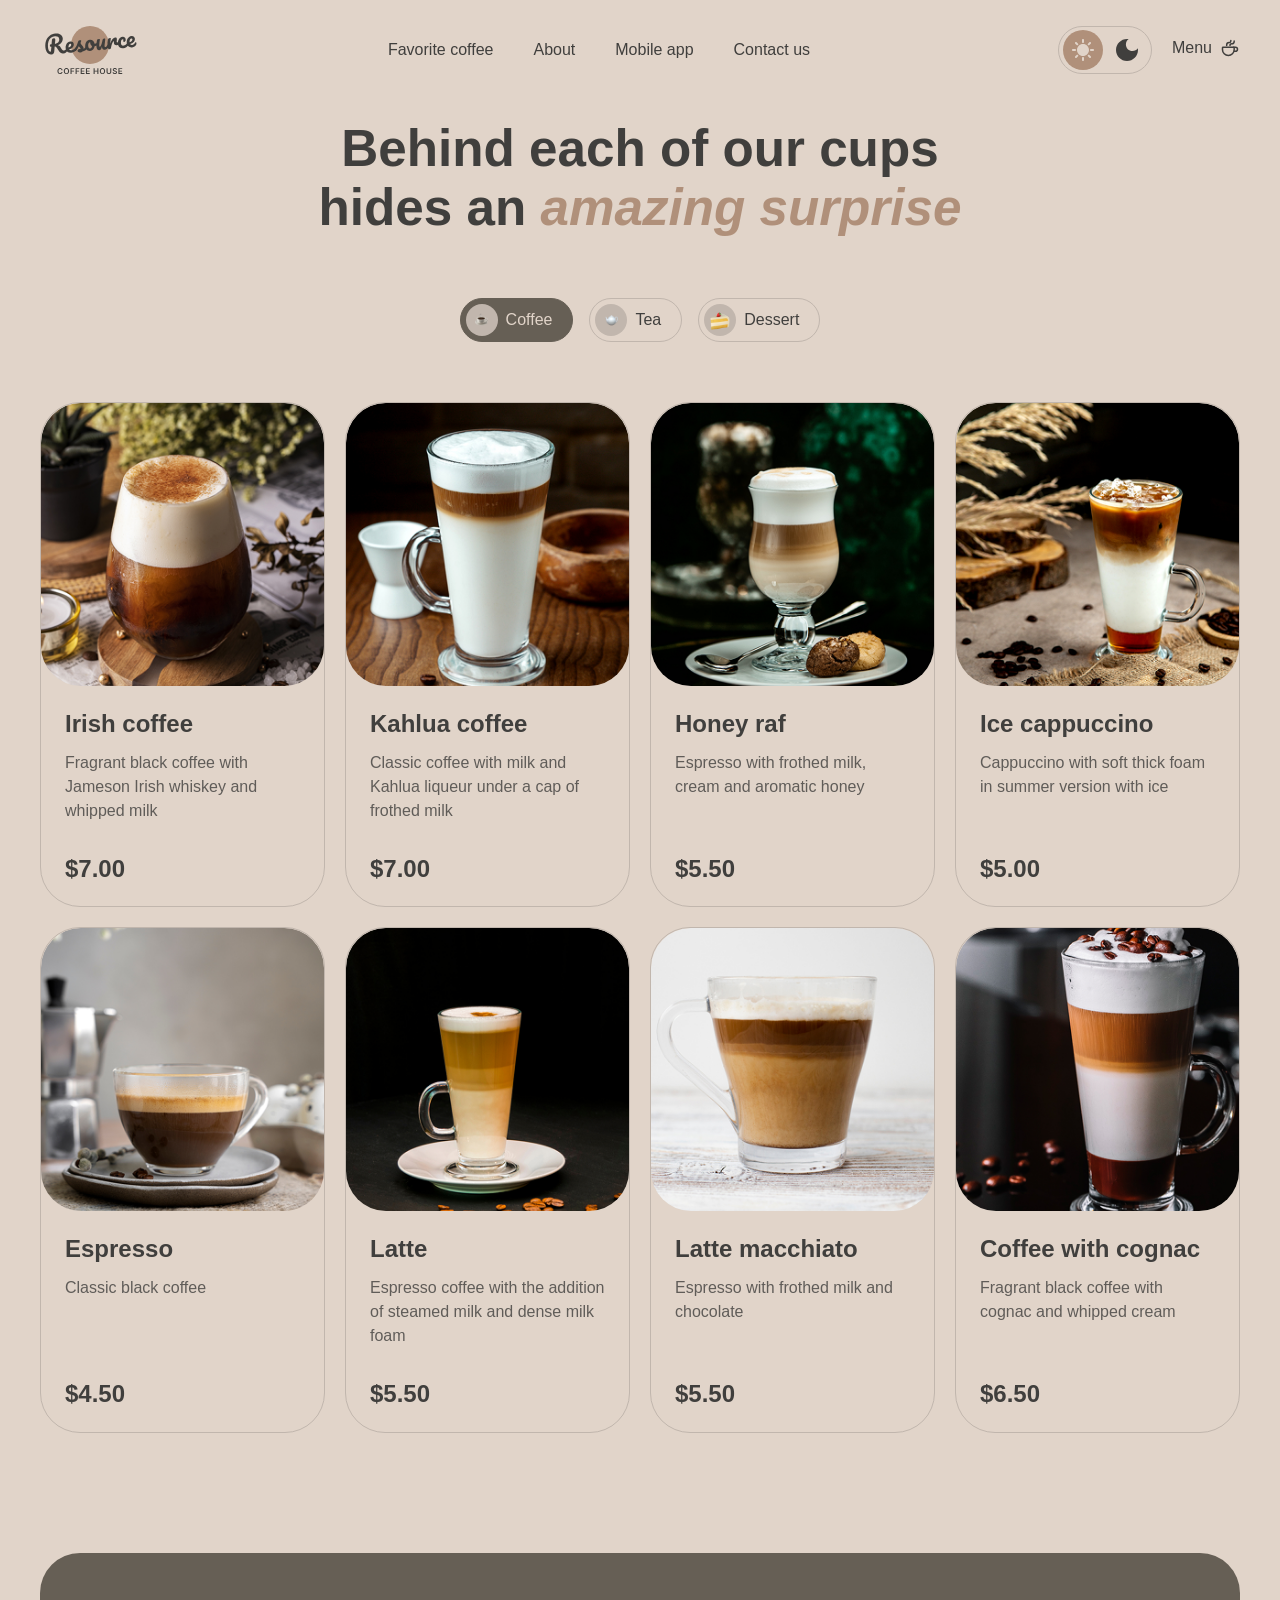
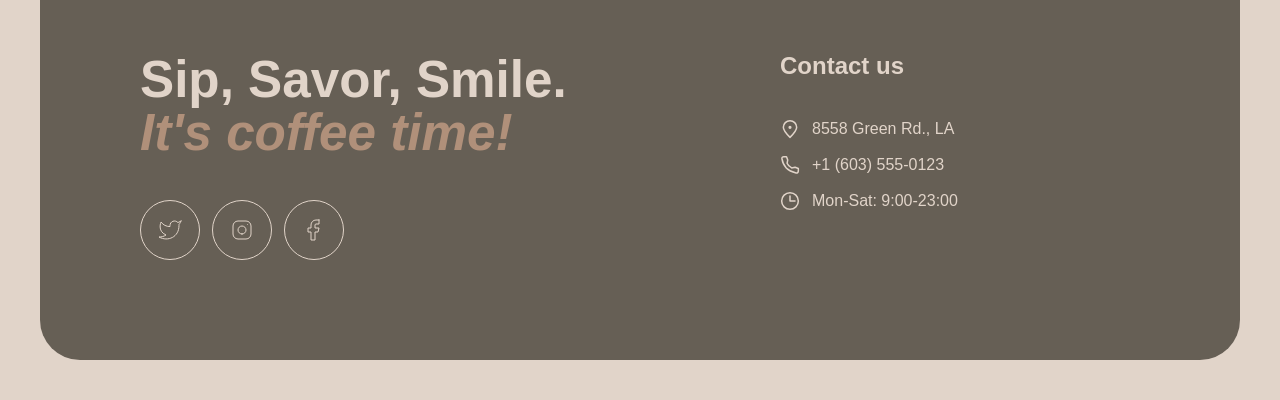
==== menu.html @ 1145e8ac "fix:fix for h3" ====
<!DOCTYPE html>
<html lang="en">
<head>
  <meta charset="UTF-8">
  <meta name="viewport" content="width=device-width, initial-scale=1.0">
  <title>Coffee House</title>
  <link rel="icon" type="image/svg+xml" href="./img/logo-dark.svg">
  <link rel="stylesheet" href="css/style.css">
</head>
<body>
  <header class="header">
    <div class="container header__container">

      <!-- Логотип -->
      <a href="./" class="header__logo logo" aria-label="Coffee House — на главную">
  <img
    class="logo__image"
    src="./img/logo-light.svg"
    alt="Coffee House"
    width="100"
    height="60"
  >
</a>

      <!-- Основная навигация -->
      <nav class="header__nav" aria-label="Основная навигация">
        <ul class="header__list">
          <li class="header__item">
            <a href="./#slider" class="nav__link nav__link--active">Favorite coffee</a>
          </li>
          <li class="header__item">
            <a href="./#about" class="header__link">About</a>
          </li>
          <li class="header__item">
            <a href="./#app" class="header__link">Mobile app</a>
          </li>
          <li class="header__item">
            <a href="./#contacts" class="header__link">Contact us</a>
          </li>
        </ul>
      </nav>

      <!-- Действия справа -->
      <div class="header__actions">

  <!-- 1. Переключатель темы -->
  <button class="theme-toggle" type="button" aria-label="Переключить светлую и тёмную тему">
    <span class="theme-toggle__icon theme-toggle__icon--sun" aria-hidden="true"></span>
    <span class="theme-toggle__icon theme-toggle__icon--moon" aria-hidden="true"></span>
  </button>

  <!-- 2. Кнопка Menu с чашкой (видна только на десктопе > 768px) -->
  <a href="./" class="menu-link">
    <span class="menu-link__text">Menu</span>
    <img class="menu-link__icon" src="./img/icons/coffee-cup.svg" alt="" width="20" height="20">
  </a>

  <!-- 3. Круглая кнопка-бургер (видна только ≤ 768px) -->
  <button class="burger" type="button" aria-label="Открыть меню" aria-expanded="false" aria-controls="mobile-menu">
    <span class="burger__lines" aria-hidden="true"></span>
  </button>

</div>
    </div>
  </header>
  <main class="main">

<!-- ============================================================
     MENU PAGE
     ============================================================ -->
<section class="menu-page container">
  <h1 class="menu-page__title">
    Behind each of our cups<br>
    hides an <em>amazing surprise</em>
  </h1>

  <!-- ==================== Табы ==================== -->
  <div class="menu-tabs" role="tablist" aria-label="Категории меню">

    <button
      class="menu-tabs__btn menu-tabs__btn--active"
      type="button"
      role="tab"
      aria-selected="true"
      aria-controls="tab-coffee"
      id="tab-coffee-btn"
      data-tab="coffee"
    >
      <span class="menu-tabs__icon-wrap">
        <img class="menu-tabs__icon" src="./img/icons/tab-coffee.png" alt="" width="20" height="20">
      </span>
      <span class="menu-tabs__label">Coffee</span>
    </button>

    <button
      class="menu-tabs__btn"
      type="button"
      role="tab"
      aria-selected="false"
      aria-controls="tab-tea"
      id="tab-tea-btn"
      data-tab="tea"
    >
      <span class="menu-tabs__icon-wrap">
        <img class="menu-tabs__icon" src="./img/icons/tab-tea.png" alt="" width="20" height="20">
      </span>
      <span class="menu-tabs__label">Tea</span>
    </button>

    <button
      class="menu-tabs__btn"
      type="button"
      role="tab"
      aria-selected="false"
      aria-controls="tab-dessert"
      id="tab-dessert-btn"
      data-tab="dessert"
    >
      <span class="menu-tabs__icon-wrap">
        <img class="menu-tabs__icon" src="./img/icons/tab-dessert.png" alt="" width="20" height="20">
      </span>
      <span class="menu-tabs__label">Dessert</span>
    </button>

  </div>

  <!-- ==================== Панель: Coffee ==================== -->
  <div class="menu-panel" id="tab-coffee" role="tabpanel" aria-labelledby="tab-coffee-btn" data-panel="coffee">
    <ul class="menu-grid">

      <li class="menu-card">
        <div class="menu-card__image-wrap">
          <img class="menu-card__image" src="./img/menu/irish-coffee.png" alt="Irish coffee" width="310" height="310">
        </div>
        <div class="menu-card__body">
          <h2 class="menu-card__name">Irish coffee</h2>
          <p class="menu-card__desc">Fragrant black coffee with Jameson Irish whiskey and whipped milk</p>
          <span class="menu-card__price">$7.00</span>
        </div>
      </li>

      <li class="menu-card">
        <div class="menu-card__image-wrap">
          <img class="menu-card__image" src="./img/menu/kahlua-coffee.png" alt="Kahlua coffee" width="310" height="310">
        </div>
        <div class="menu-card__body">
          <h2 class="menu-card__name">Kahlua coffee</h2>
          <p class="menu-card__desc">Classic coffee with milk and Kahlua liqueur under a cap of frothed milk</p>
          <span class="menu-card__price">$7.00</span>
        </div>
      </li>

      <li class="menu-card">
        <div class="menu-card__image-wrap">
          <img class="menu-card__image" src="./img/menu/honey-raf.png" alt="Honey raf" width="310" height="310">
        </div>
        <div class="menu-card__body">
          <h2 class="menu-card__name">Honey raf</h2>
          <p class="menu-card__desc">Espresso with frothed milk, cream and aromatic honey</p>
          <span class="menu-card__price">$5.50</span>
        </div>
      </li>

      <li class="menu-card">
        <div class="menu-card__image-wrap">
          <img class="menu-card__image" src="./img/menu/ice-cappuccino.png" alt="Ice cappuccino" width="310" height="310">
        </div>
        <div class="menu-card__body">
          <h2 class="menu-card__name">Ice cappuccino</h2>
          <p class="menu-card__desc">Cappuccino with soft thick foam in summer version with ice</p>
          <span class="menu-card__price">$5.00</span>
        </div>
      </li>

      <li class="menu-card">
        <div class="menu-card__image-wrap">
          <img class="menu-card__image" src="./img/menu/espresso.png" alt="Espresso" width="310" height="310">
        </div>
        <div class="menu-card__body">
          <h2 class="menu-card__name">Espresso</h2>
          <p class="menu-card__desc">Classic black coffee</p>
          <span class="menu-card__price">$4.50</span>
        </div>
      </li>

      <li class="menu-card">
        <div class="menu-card__image-wrap">
          <img class="menu-card__image" src="./img/menu/latte.png" alt="Latte" width="310" height="310">
        </div>
        <div class="menu-card__body">
          <h2 class="menu-card__name">Latte</h2>
          <p class="menu-card__desc">Espresso coffee with the addition of steamed milk and dense milk foam</p>
          <span class="menu-card__price">$5.50</span>
        </div>
      </li>

      <li class="menu-card">
        <div class="menu-card__image-wrap">
          <img class="menu-card__image" src="./img/menu/latte-macchiato.png" alt="Latte macchiato" width="310" height="310">
        </div>
        <div class="menu-card__body">
          <h2 class="menu-card__name">Latte macchiato</h2>
          <p class="menu-card__desc">Espresso with frothed milk and chocolate</p>
          <span class="menu-card__price">$5.50</span>
        </div>
      </li>

      <li class="menu-card">
        <div class="menu-card__image-wrap">
          <img class="menu-card__image" src="./img/menu/coffee-cognac.png" alt="Coffee with cognac" width="310" height="310">
        </div>
        <div class="menu-card__body">
          <h2 class="menu-card__name">Coffee with cognac</h2>
          <p class="menu-card__desc">Fragrant black coffee with cognac and whipped cream</p>
          <span class="menu-card__price">$6.50</span>
        </div>
      </li>

    </ul>
  </div>

  <!-- ==================== Панель: Tea (скрыта) ==================== -->
  <div class="menu-panel" id="tab-tea" role="tabpanel" aria-labelledby="tab-tea-btn" data-panel="tea" hidden>
    <ul class="menu-grid">
      <!-- карточки чая -->
    </ul>
  </div>

  <!-- ==================== Панель: Dessert (скрыта) ==================== -->
  <div class="menu-panel" id="tab-dessert" role="tabpanel" aria-labelledby="tab-dessert-btn" data-panel="dessert" hidden>
    <ul class="menu-grid">
      <!-- карточки десертов -->
    </ul>
  </div>

</section>
  </main>
  <footer class="footer">
  <div class="container">
    <div class="footer__container">

      <div class="footer__left">
        <h3 class="footer__slogan">
          Sip, Savor, Smile.<br>
          <em class="footer__slogan-accent">It's coffee time!</em>
        </h3>

        <ul class="footer__socials">
          <li class="footer__social-item">
            <a href="#" class="footer__social-link" aria-label="Twitter">
              <img src="./img/icons/social-twitter.svg" alt="" width="24" height="24">
            </a>
          </li>
          <li class="footer__social-item">
            <a href="#" class="footer__social-link" aria-label="Instagram">
              <img src="./img/icons/social-instagram.svg" alt="" width="24" height="24">
            </a>
          </li>
          <li class="footer__social-item">
            <a href="#" class="footer__social-link" aria-label="Facebook">
              <img src="./img/icons/social-facebook.svg" alt="" width="24" height="24">
            </a>
          </li>
        </ul>
      </div>

      <div class="footer__right">
        <h2 class="footer__heading">Contact us</h2>

        <ul class="footer__contacts">
          <li class="footer__contact-item">
            <img class="footer__contact-icon" src="./img/icons/contact-pin.svg" alt="" width="20" height="20">
            <a href="https://maps.google.com/?q=8558+Green+Rd,+LA" target="_blank" rel="noopener" class="footer__contact-text footer__contact-link">8558 Green Rd., LA</a>
          </li>
          <li class="footer__contact-item">
            <img class="footer__contact-icon" src="./img/icons/contact-phone.svg" alt="" width="20" height="20">
            <a href="tel:+16035550123" class="footer__contact-text footer__contact-link">+1 (603) 555-0123</a>
          </li>
          <li class="footer__contact-item">
            <img class="footer__contact-icon" src="./img/icons/contact-clock.svg" alt="" width="20" height="20">
            <a href="#" class="footer__contact-text footer__contact-link">Mon-Sat: 9:00-23:00</a>
          </li>
        </ul>
      </div>

    </div>
  </div>
</footer>
<script src="./js/script.js" defer></script>
</body>
</html>
---- css/style.css ----
@charset "UTF-8";
/*! modern-normalize v3.0.1 | MIT License | https://github.com/sindresorhus/modern-normalize */
/*
Document
========
*/
/**
Use a better box model (opinionated).
*/
*,
::before,
::after {
  box-sizing: border-box;
}

html {
  /* Improve consistency of default fonts in all browsers. (https://github.com/sindresorhus/modern-normalize/issues/3) */
  font-family: system-ui, "Segoe UI", Roboto, Helvetica, Arial, sans-serif, "Apple Color Emoji", "Segoe UI Emoji";
  line-height: 1.15; /* 1. Correct the line height in all browsers. */
  -webkit-text-size-adjust: 100%; /* 2. Prevent adjustments of font size after orientation changes in iOS. */
  tab-size: 4; /* 3. Use a more readable tab size (opinionated). */
}

/*
Sections
========
*/
body {
  margin: 0; /* Remove the margin in all browsers. */
}

/*
Text-level semantics
====================
*/
/**
Add the correct font weight in Chrome and Safari.
*/
b,
strong {
  font-weight: bolder;
}

/**
1. Improve consistency of default fonts in all browsers. (https://github.com/sindresorhus/modern-normalize/issues/3)
2. Correct the odd 'em' font sizing in all browsers.
*/
code,
kbd,
samp,
pre {
  font-family: ui-monospace, SFMono-Regular, Consolas, "Liberation Mono", Menlo, monospace; /* 1 */
  font-size: 1em; /* 2 */
}

/**
Add the correct font size in all browsers.
*/
small {
  font-size: 80%;
}

/**
Prevent 'sub' and 'sup' elements from affecting the line height in all browsers.
*/
sub,
sup {
  font-size: 75%;
  line-height: 0;
  position: relative;
  vertical-align: baseline;
}

sub {
  bottom: -0.25em;
}

sup {
  top: -0.5em;
}

/*
Tabular data
============
*/
/**
Correct table border color inheritance in Chrome and Safari. (https://issues.chromium.org/issues/40615503, https://bugs.webkit.org/show_bug.cgi?id=195016)
*/
table {
  border-color: currentcolor;
}

/*
Forms
=====
*/
/**
1. Change the font styles in all browsers.
2. Remove the margin in Firefox and Safari.
*/
button,
input,
optgroup,
select,
textarea {
  font-family: inherit; /* 1 */
  font-size: 100%; /* 1 */
  line-height: 1.15; /* 1 */
  margin: 0; /* 2 */
}

/**
Correct the inability to style clickable types in iOS and Safari.
*/
button,
[type=button],
[type=reset],
[type=submit] {
  -webkit-appearance: button;
}

/**
Remove the padding so developers are not caught out when they zero out 'fieldset' elements in all browsers.
*/
legend {
  padding: 0;
}

/**
Add the correct vertical alignment in Chrome and Firefox.
*/
progress {
  vertical-align: baseline;
}

/**
Correct the cursor style of increment and decrement buttons in Safari.
*/
::-webkit-inner-spin-button,
::-webkit-outer-spin-button {
  height: auto;
}

/**
1. Correct the odd appearance in Chrome and Safari.
2. Correct the outline style in Safari.
*/
[type=search] {
  -webkit-appearance: textfield; /* 1 */
  outline-offset: -2px; /* 2 */
}

/**
Remove the inner padding in Chrome and Safari on macOS.
*/
::-webkit-search-decoration {
  -webkit-appearance: none;
}

/**
1. Correct the inability to style clickable types in iOS and Safari.
2. Change font properties to 'inherit' in Safari.
*/
::-webkit-file-upload-button {
  -webkit-appearance: button; /* 1 */
  font: inherit; /* 2 */
}

/*
Interactive
===========
*/
/*
Add the correct display in Chrome and Safari.
*/
summary {
  display: list-item;
}

h1 {
  font-size: clamp(28px, 5vw, 72px);
  font-weight: 600;
  line-height: 1.05;
  margin: 0;
}

h2 {
  font-size: clamp(26px, 4vw, 60px);
  font-weight: 600;
  line-height: 1.1;
  margin: 0;
}

h3 {
  font-size: 24px;
  font-weight: 600;
  margin: 0;
}

p {
  font-size: 16px;
  line-height: 1.5;
  margin: 0;
}

em {
  font-style: italic;
  font-weight: 600;
  color: var(--text-accent);
}

html {
  scroll-behavior: smooth;
}

body {
  display: flex;
  flex-direction: column;
  min-height: 100vh;
  font-family: "Inter", sans-serif;
  background: var(--bg-page);
  color: var(--text-primary);
  transition: background 0.3s ease, color 0.3s ease;
}

main {
  flex: 1 0 auto;
}

header,
footer {
  flex: 0 0 auto;
}

.container {
  width: 100%;
  max-width: 1360px;
  margin: 0 auto;
  padding-inline: 40px;
}

@media (max-width: 768px) {
  .container {
    padding-inline: 24px;
  }
}
@media (max-width: 380px) {
  .container {
    padding-inline: 16px;
  }
}
img {
  max-width: 100%;
  height: auto;
  display: block;
}

ul {
  list-style: none;
  margin: 0;
  padding: 0;
}

a {
  color: inherit;
  text-decoration: none;
}

button {
  font: inherit;
  cursor: pointer;
  background: none;
  border: none;
  color: inherit;
}

section[id] {
  scroll-margin-top: 100px;
}

/* ============ LIGHT THEME (по умолчанию) ============ */
:root,
[data-theme=light] {
  /* Text */
  --text-primary: #403F3D;
  --text-inverse: #E1D4C9;
  --text-accent: #B0907A;
  /* Background */
  --bg-page: #E1D4C9;
  --bg-container: #665F55;
  --bg-overlay: rgba(64, 63, 61, 0.8); /* #403F3D @ 80% */
  /* Border */
  --border-primary: #C1B6AD;
  --border-inverse: #B6AEA7;
  /* Алиасы для удобства */
  --bg: var(--bg-page);
  --text: var(--text-primary);
  --accent: var(--text-accent);
  --border: var(--border-primary);
}

/* ============ DARK THEME ============ */
[data-theme=dark] {
  /* Text — те же значения, что и в светлой */
  --text-primary: #E1D4C9;
  --text-inverse: #E1D4C9;
  --text-accent: #B0907A;
  /* Background */
  --bg-page: #292826;
  --bg-container: rgba(64, 63, 61, 0.3); /* #403F3D @ 30% */
  --bg-overlay: rgba(41, 40, 38, 0.8); /* #292826 @ 80% */
  /* Border */
  --border-primary: #665F55;
  --border-inverse: #C1B6AD;
  /* Алиасы */
  --bg: var(--bg-page);
  --text: var(--text-primary);
  --accent: var(--text-accent);
  --border: var(--border-primary);
}

.header {
  padding-block: 20px;
  background: var(--bg-page);
  transition: background 0.3s ease;
}
.header__container {
  display: flex;
  align-items: center;
  justify-content: space-between;
  gap: 40px;
}
.header__logo {
  flex-shrink: 0;
  display: flex;
  align-items: center;
  transition: opacity 0.2s ease;
}
.header__logo:hover, .header__logo:focus-visible {
  opacity: 0.7;
}
.header__nav {
  flex: 1;
  display: flex;
  justify-content: center;
}
.header__list {
  display: flex;
  align-items: center;
  gap: 40px;
}
.header__link {
  position: relative;
  font-size: 16px;
  font-weight: 500;
  color: var(--text-primary);
  transition: color 0.2s ease;
}
.header__link::after {
  content: "";
  position: absolute;
  left: 0;
  bottom: -4px;
  width: 100%;
  height: 1px;
  background: var(--text-primary);
  transform: scaleX(0);
  transform-origin: left;
  transition: transform 0.3s ease;
}
.header__link:hover::after, .header__link:focus-visible::after {
  transform: scaleX(1);
}
.header__actions {
  display: flex;
  align-items: center;
  gap: 20px;
  flex-shrink: 0;
}

.logo__image {
  display: block;
  width: 100px;
  height: auto;
  transition: opacity 0.3s ease;
}

[data-theme=dark] .logo__image {
  content: url("../../img/logo-dark.svg");
}

.theme-toggle {
  position: relative;
  display: inline-flex;
  align-items: center;
  gap: 4px;
  height: 48px;
  padding: 4px;
  border: 1px solid var(--border-primary);
  border-radius: 100px;
  background: var(--bg-page);
  cursor: pointer;
  transition: border-color 0.3s ease, background 0.3s ease;
}
.theme-toggle:hover {
  border-color: var(--text-accent);
}
.theme-toggle__icon {
  position: relative;
  display: flex;
  align-items: center;
  justify-content: center;
  width: 40px;
  height: 40px;
  border-radius: 50%;
  background: transparent;
  transition: background 0.3s ease;
}
.theme-toggle__icon::before {
  content: "";
  display: block;
  width: 22px;
  height: 22px;
  background-color: currentColor;
  -webkit-mask: var(--icon) center/contain no-repeat;
  mask: var(--icon) center/contain no-repeat;
  transition: background-color 0.3s ease;
}
.theme-toggle__icon--sun {
  --icon: url('../img/icons/sun.svg');
  color: var(--text-inverse);
  background: var(--text-accent);
}
.theme-toggle__icon--moon {
  --icon: url('../img/icons/moon.svg');
  color: var(--text-primary);
  background: transparent;
}
.theme-toggle:hover .theme-toggle__icon--moon {
  background: var(--bg-container);
  color: var(--text-inverse);
}
[data-theme=dark] .theme-toggle .theme-toggle__icon--sun {
  background: transparent;
  color: var(--text-primary);
}
[data-theme=dark] .theme-toggle .theme-toggle__icon--moon {
  background: var(--text-accent);
  color: var(--text-inverse);
}
[data-theme=dark] .theme-toggle:hover .theme-toggle__icon--sun {
  background: var(--bg-container);
  color: var(--text-inverse);
}

.menu-link {
  position: relative;
  display: inline-flex;
  align-items: center;
  gap: 8px;
  padding-bottom: 4px;
  font-size: 16px;
  font-weight: 500;
  color: var(--text-primary);
  transition: color 0.2s ease;
}
.menu-link::after {
  content: "";
  position: absolute;
  left: 0;
  right: 0;
  bottom: 0;
  height: 1px;
  background: currentColor;
  transform: scaleX(0);
  transform-origin: left center;
  transition: transform 0.3s ease;
}
.menu-link__text {
  line-height: 1;
}
.menu-link__icon {
  display: inline-block;
  flex-shrink: 0;
  width: 20px;
  height: 20px;
  background-color: currentColor;
  -webkit-mask: url("../img/icons/coffee-cup.svg") center/contain no-repeat;
  mask: url("../img/icons/coffee-cup.svg") center/contain no-repeat;
}
.menu-link:hover::after, .menu-link:focus-visible::after {
  transform: scaleX(1);
}

@media (max-width: 768px) {
  .menu-link {
    display: none;
  }
}
.burger {
  display: none;
  align-items: center;
  justify-content: center;
  width: 44px;
  height: 44px;
  padding: 0;
  border-radius: 50%;
  color: var(--text-primary);
  transition: background 0.2s ease, color 0.2s ease;
}
.burger:hover, .burger:focus-visible {
  background: var(--bg-container);
  color: var(--text-inverse);
}
.burger__icon {
  display: flex;
  align-items: center;
  justify-content: center;
}
.burger__icon svg {
  display: block;
}
.burger__icon--open {
  display: none;
}
.burger__icon--close {
  display: flex;
}
.burger[aria-expanded=true] .burger__icon--open {
  display: flex;
}
.burger[aria-expanded=true] .burger__icon--close {
  display: none;
}

.burger {
  position: relative;
  display: none;
  align-items: center;
  justify-content: center;
  width: 44px;
  height: 44px;
  padding: 0;
  border: 1px solid var(--border-primary);
  border-radius: 50%;
  background: transparent;
  color: var(--text-primary);
  transition: background 0.3s ease, border-color 0.3s ease, color 0.3s ease;
}
.burger:hover, .burger:focus-visible {
  border-color: var(--text-accent);
  background: var(--bg-container);
  color: var(--text-inverse);
}
.burger__lines {
  position: absolute;
  top: 50%;
  left: 50%;
  width: 16px;
  transform: translate(-50%, -50%);
  border-radius: 2px;
  background: currentColor;
  transition: background 0.3s ease, transform 0.3s ease;
}
.burger__lines::before {
  content: "";
  position: absolute;
  left: 0;
  top: -5px;
  width: 100%;
  height: 2px;
  border-radius: 2px;
  background: currentColor;
  transition: transform 0.3s ease, top 0.3s ease;
}
.burger__lines::after {
  content: "";
  position: absolute;
  left: 0;
  top: 5px;
  width: 100%;
  height: 2px;
  border-radius: 2px;
  background: currentColor;
  transition: transform 0.3s ease, top 0.3s ease;
}
.burger[aria-expanded=true] .burger__lines {
  background: transparent;
}
.burger[aria-expanded=true] .burger__lines::before {
  top: 0;
  transform: rotate(45deg);
}
.burger[aria-expanded=true] .burger__lines::after {
  top: 0;
  transform: rotate(-45deg);
}

@media (max-width: 768px) {
  .header__container {
    gap: 20px;
  }
  .header__nav {
    display: none;
  }
  .header__actions {
    gap: 16px;
  }
  .burger {
    display: inline-flex;
  }
}
@media (max-width: 380px) {
  .header {
    padding-block: 16px;
  }
}
.hero__container {
  position: relative;
  display: flex;
  flex-direction: column;
  justify-content: center;
  min-height: 640px;
  padding: 100px;
  overflow: hidden;
  border-radius: 40px;
}
.hero__bg {
  position: absolute;
  inset: 0;
  width: 100%;
  height: 100%;
  object-fit: cover;
  z-index: 0;
}
.hero__overlay {
  position: absolute;
  inset: 0;
  z-index: 1;
  background: linear-gradient(90deg, rgba(0, 0, 0, 0.75) 0%, rgba(0, 0, 0, 0.55) 35%, rgba(0, 0, 0, 0.15) 65%, rgba(0, 0, 0, 0) 85%);
}
.hero__content {
  position: relative;
  z-index: 2;
  display: flex;
  flex-direction: column;
  gap: 30px;
  max-width: 530px;
  color: var(--text-inverse);
}
.hero__title {
  font-size: clamp(38px, 4.5vw, 64px);
  font-weight: 600;
  line-height: 1.05;
  color: var(--text-inverse);
}
.hero__title-accent {
  font-style: italic;
  font-weight: 600;
  color: var(--text-accent);
}
.hero__text {
  font-size: 16px;
  line-height: 1.5;
  color: var(--text-inverse);
  opacity: 0.9;
  max-width: 460px;
}
.hero__btn {
  align-self: flex-start;
  margin-top: 10px;
}

@media (max-width: 768px) {
  .hero__container {
    min-height: 540px;
    padding: 60px 40px;
  }
  .hero__content, .hero__text {
    max-width: 100%;
  }
}
@media (max-width: 380px) {
  .hero__container {
    min-height: 460px;
    padding: 40px 24px;
  }
  .hero__title {
    font-size: clamp(32px, 8vw, 42px);
  }
}
.btn {
  display: inline-flex;
  align-items: center;
  justify-content: center;
  gap: 8px;
  padding: 20px 60px;
  font-size: 16px;
  font-weight: 600;
  line-height: 1;
  color: var(--text-primary);
  background: var(--bg-page);
  border: none;
  border-radius: 100px;
  cursor: pointer;
  transition: background 0.3s ease, color 0.3s ease;
}
.btn__text {
  display: inline-block;
  transition: transform 0.3s ease;
}
.btn__icon {
  display: block;
  width: 20px;
  height: 20px;
  width: 0;
  margin-left: 0;
  opacity: 0;
  transform: translateX(-8px);
  transition: width 0.3s ease, margin-left 0.3s ease, opacity 0.3s ease, transform 0.3s ease;
}
.btn:hover, .btn:focus-visible {
  background: var(--text-inverse);
}
.btn:hover .btn__icon, .btn:focus-visible .btn__icon {
  width: 20px;
  margin-left: 4px;
  opacity: 1;
  transform: translateX(0);
}

.slider {
  padding-block: 100px;
}
.slider__title {
  text-align: center;
  margin-bottom: 60px;
  font-size: clamp(32px, 4vw, 60px);
  font-weight: 600;
  line-height: 1.1;
  color: var(--text-primary);
}
.slider__title em {
  font-style: italic;
  font-weight: 600;
  color: var(--text-accent);
}
.slider__wrapper {
  display: flex;
  align-items: center;
  justify-content: space-between;
  gap: 40px;
}
.slider__arrow {
  display: flex;
  align-items: center;
  justify-content: center;
  flex-shrink: 0;
  width: 60px;
  height: 60px;
  padding: 0;
  background: transparent;
  border: 1px solid var(--border-primary);
  border-radius: 50%;
  cursor: pointer;
  transition: background 0.3s ease, border-color 0.3s ease;
}
.slider__arrow-icon {
  display: block;
  width: 24px;
  height: 24px;
  transition: filter 0.3s ease;
}
.slider__arrow:hover, .slider__arrow:focus-visible {
  background: var(--bg-container);
  border-color: var(--bg-container);
}
.slider__arrow:hover .slider__arrow-icon, .slider__arrow:focus-visible .slider__arrow-icon {
  filter: invert(1) brightness(2);
}
.slider__viewport {
  flex: 1;
  max-width: 480px;
  margin-inline: auto;
  overflow: hidden;
}
.slider__track {
  display: flex;
  transition: transform 0.3s ease;
}
.slider__slide {
  flex: 0 0 100%;
  display: flex;
  flex-direction: column;
  align-items: center;
  text-align: center;
  gap: 20px;
}
.slider__image {
  width: 100%;
  max-width: 330px;
  height: auto;
  object-fit: contain;
}
.slider__name {
  font-size: 24px;
  font-weight: 600;
  color: var(--text-primary);
}
.slider__desc {
  font-size: 16px;
  line-height: 1.5;
  color: var(--text-primary);
  opacity: 0.8;
  max-width: 420px;
}
.slider__price {
  font-size: 24px;
  font-weight: 600;
  color: var(--text-primary);
}
.slider__dots {
  display: flex;
  justify-content: center;
  gap: 8px;
  margin-top: 40px;
}
.slider__dot {
  width: 40px;
  height: 4px;
  padding: 0;
  border: none;
  border-radius: 2px;
  background: var(--border-primary);
  cursor: pointer;
  transition: background 0.3s ease, width 0.3s ease;
}
.slider__dot:hover, .slider__dot:focus-visible {
  background: var(--text-accent);
}
.slider__dot--active {
  background: var(--text-primary);
}

@media (max-width: 768px) {
  .slider {
    padding-block: 60px;
  }
  .slider__title {
    margin-bottom: 40px;
  }
  .slider__wrapper {
    gap: 20px;
  }
  .slider__arrow {
    width: 48px;
    height: 48px;
  }
  .slider__arrow svg {
    width: 20px;
    height: 20px;
  }
  .slider__image {
    max-width: 260px;
  }
  .slider__name {
    font-size: 20px;
  }
  .slider__price {
    font-size: 20px;
  }
}
@media (max-width: 380px) {
  .slider {
    padding-block: 40px;
  }
  .slider__wrapper {
    flex-direction: column-reverse;
    gap: 24px;
  }
  .slider__viewport {
    max-width: 100%;
  }
  .slider__image {
    max-width: 220px;
  }
  .slider__desc {
    font-size: 14px;
  }
}
.about {
  padding-block: 100px;
}
.about__title {
  font-size: clamp(28px, 3.6vw, 60px);
  font-weight: 600;
  line-height: 1.15;
  color: var(--text-primary);
  max-width: 1060px;
  margin-bottom: 40px;
}
.about__title em {
  font-style: italic;
  font-weight: 600;
  color: var(--text-accent);
}
.about__gallery {
  display: grid;
  grid-template-columns: 1fr 1fr;
  gap: 40px;
}
.about__column {
  display: flex;
  flex-direction: column;
  gap: 40px;
}
.about__image {
  position: relative;
  overflow: hidden;
  border-radius: 24px;
  cursor: pointer;
}
.about__image--tall {
  aspect-ratio: 1/1;
}
.about__image--short {
  aspect-ratio: 600/430;
}
.about__image img {
  width: 100%;
  height: 100%;
  object-fit: cover;
  display: block;
  transform: scale(1.1);
  transform-origin: center center;
  will-change: transform;
  transition: transform 0.3s ease;
}
.about__image:hover img {
  transform: scale(1);
}

@media (max-width: 768px) {
  .about {
    padding-block: 60px;
  }
  .about__title {
    margin-bottom: 32px;
  }
  .about__gallery {
    gap: 24px;
  }
  .about__column {
    gap: 24px;
  }
}
@media (max-width: 380px) {
  .about {
    padding-block: 40px;
  }
  .about__gallery {
    grid-template-columns: 1fr;
    gap: 20px;
  }
  .about__column {
    gap: 20px;
  }
  .about__image--tall {
    aspect-ratio: 4/3;
  }
  .about__image--short {
    aspect-ratio: 4/3;
  }
}
.app {
  display: flex;
  align-items: center;
  justify-content: space-between;
  gap: 60px;
  padding-block: 100px;
}
.app__content {
  display: flex;
  flex-direction: column;
  gap: 40px;
  flex: 0 1 630px;
  max-width: 630px;
}
.app__title {
  font-size: clamp(32px, 4vw, 60px);
  font-weight: 600;
  line-height: 1.1;
  color: var(--text-primary);
}
.app__title em {
  font-style: italic;
  font-weight: 600;
  color: var(--text-accent);
}
.app__text {
  font-size: 16px;
  line-height: 1.5;
  color: var(--text-primary);
  opacity: 0.8;
  max-width: 420px;
}
.app__stores {
  display: flex;
  flex-wrap: wrap;
  gap: 20px;
}
.app__store-btn {
  display: inline-flex;
  align-items: center;
  gap: 12px;
  padding: 11px 24px;
  background: transparent;
  border: 1px solid var(--border-primary);
  border-radius: 100px;
  color: var(--text-primary);
  transition: background 0.3s ease, border-color 0.3s ease, color 0.3s ease;
}
.app__store-btn:hover, .app__store-btn:focus-visible {
  background: var(--bg-container);
  border-color: var(--bg-container);
  color: var(--text-inverse);
}
.app__store-icon {
  display: block;
  width: 28px;
  height: 28px;
  flex-shrink: 0;
}
.app__store-icon::before {
  content: "";
  display: block;
  width: 100%;
  height: 100%;
  background-color: currentColor;
  -webkit-mask: var(--icon) center/contain no-repeat;
  mask: var(--icon) center/contain no-repeat;
  transition: background-color 0.3s ease;
}
.app__store-icon--apple {
  --icon: url('../img/icons/store-apple.svg');
}
.app__store-icon--google {
  --icon: url('../img/icons/store-google-play.svg');
}
.app__store-text {
  display: flex;
  flex-direction: column;
  line-height: 1.15;
  text-align: left;
}
.app__store-label {
  font-size: 11px;
  font-weight: 400;
}
.app__store-name {
  font-size: 18px;
  font-weight: 600;
}
.app__mockup {
  flex: 0 0 640px;
  display: flex;
  align-items: center;
  justify-content: center;
}
.app__mockup-image {
  display: block;
  width: 100%;
  height: auto;
  max-width: 640px;
}

@media (max-width: 768px) {
  .app {
    flex-direction: column-reverse;
    gap: 40px;
    padding-block: 60px;
  }
  .app__content {
    flex: 1 1 auto;
    max-width: 100%;
    align-items: center;
    text-align: center;
  }
  .app__text {
    max-width: 100%;
  }
  .app__stores {
    justify-content: center;
  }
  .app__mockup {
    flex: 1 1 auto;
    max-width: 500px;
  }
}
@media (max-width: 380px) {
  .app {
    padding-block: 40px;
  }
  .app__title {
    font-size: clamp(26px, 8vw, 36px);
  }
  .app__stores {
    flex-direction: column;
    align-items: stretch;
    width: 100%;
  }
  .app__store-btn {
    justify-content: center;
  }
}
.menu-page {
  padding-block: 20px;
}
.menu-page__title {
  font-size: clamp(28px, 4vw, 60px);
  font-weight: 600;
  line-height: 1.15;
  color: var(--text-primary);
  text-align: center;
  max-width: 900px;
  margin: 0 auto 60px;
}
.menu-page__title em {
  font-style: italic;
  font-weight: 600;
  color: var(--text-accent);
}

.menu-tabs {
  display: flex;
  justify-content: center;
  flex-wrap: wrap;
  gap: 16px;
  margin-bottom: 60px;
}
.menu-tabs__btn {
  display: inline-flex;
  align-items: center;
  gap: 8px;
  padding: 5px 20px 5px 5px;
  font-size: 16px;
  font-weight: 500;
  color: var(--text-primary);
  background: transparent;
  border: 1px solid var(--border-primary);
  border-radius: 100px;
  cursor: pointer;
  transition: background 0.3s ease, border-color 0.3s ease, color 0.3s ease;
}
.menu-tabs__btn:hover, .menu-tabs__btn:focus-visible, .menu-tabs__btn--active {
  color: var(--text-inverse);
  background: var(--bg-container);
  border-color: var(--bg-container);
}
.menu-tabs__btn--active {
  cursor: default;
}
.menu-tabs__icon-wrap {
  display: flex;
  align-items: center;
  justify-content: center;
  flex-shrink: 0;
  width: 32px;
  height: 32px;
  border-radius: 50%;
  background: var(--border-primary);
  transition: background 0.3s ease;
}
.menu-tabs__icon {
  display: block;
  width: 20px;
  height: 20px;
  object-fit: contain;
}
.menu-tabs__label {
  line-height: 1;
}

.menu-panel[hidden] {
  display: none;
}

.menu-grid {
  display: grid;
  grid-template-columns: repeat(4, 1fr);
  gap: 20px;
}

.menu-card {
  display: flex;
  flex-direction: column;
  overflow: hidden;
  border: 1px solid var(--border-primary);
  border-radius: 40px;
  background: transparent;
  transition: border-color 0.3s ease;
}
.menu-card:hover {
  border-color: var(--text-accent);
  cursor: pointer;
}
.menu-card:hover .menu-card__image {
  transform: scale(1);
}
.menu-card__image-wrap {
  position: relative;
  width: 100%;
  aspect-ratio: 1/1;
  overflow: hidden;
  border-radius: 40px;
}
.menu-card__image {
  display: block;
  width: 100%;
  height: 100%;
  object-fit: cover;
  transform: scale(1.1);
  transition: transform 0.3s ease;
}
.menu-card__body {
  display: flex;
  flex-direction: column;
  flex: 1;
  padding: 24px;
  gap: 12px;
}
.menu-card__name {
  font-size: 24px;
  font-weight: 600;
  line-height: 1.2;
  color: var(--text-primary);
}
.menu-card__desc {
  font-size: 16px;
  font-weight: 400;
  line-height: 1.5;
  color: var(--text-primary);
  opacity: 0.8;
  margin-bottom: auto;
}
.menu-card__price {
  font-size: 24px;
  font-weight: 600;
  color: var(--text-primary);
  margin-top: 20px;
}

@media (max-width: 1100px) {
  .menu-grid {
    grid-template-columns: repeat(3, 1fr);
  }
  .menu-card__body {
    padding: 20px;
  }
  .menu-card__name {
    font-size: 22px;
  }
  .menu-card__price {
    font-size: 22px;
  }
}
@media (max-width: 768px) {
  .menu-page {
    padding-block: 60px;
  }
  .menu-page__title {
    margin-bottom: 40px;
  }
  .menu-tabs {
    margin-bottom: 40px;
  }
  .menu-tabs__btn {
    padding: 4px 16px 4px 4px;
    font-size: 15px;
  }
  .menu-tabs__icon-wrap {
    width: 28px;
    height: 28px;
  }
  .menu-tabs__icon {
    width: 18px;
    height: 18px;
  }
  .menu-grid {
    grid-template-columns: repeat(2, 1fr);
    gap: 16px;
  }
  .menu-card__body {
    padding: 20px;
    gap: 10px;
  }
  .menu-card__name {
    font-size: 20px;
  }
  .menu-card__desc {
    font-size: 15px;
  }
  .menu-card__price {
    font-size: 20px;
    margin-top: 16px;
  }
}
@media (max-width: 380px) {
  .menu-page {
    padding-block: 40px;
  }
  .menu-page__title {
    font-size: clamp(24px, 7vw, 32px);
    margin-bottom: 32px;
  }
  .menu-tabs {
    gap: 8px;
    margin-bottom: 32px;
  }
  .menu-tabs__btn {
    font-size: 14px;
  }
  .menu-tabs__icon-wrap {
    width: 24px;
    height: 24px;
  }
  .menu-tabs__icon {
    width: 16px;
    height: 16px;
  }
  .menu-grid {
    grid-template-columns: 1fr;
    gap: 20px;
  }
  .menu-card {
    max-width: 400px;
    margin-inline: auto;
    width: 100%;
  }
}
.footer {
  margin-top: 100px;
  padding-bottom: 40px;
}
.footer__container {
  display: flex;
  justify-content: space-between;
  align-items: flex-start;
  flex-wrap: wrap;
  gap: 100px 60px;
  padding: 100px;
  background: var(--bg-container);
  color: var(--text-inverse);
  border-radius: 40px;
  transition: background 0.3s ease;
}
.footer__left {
  display: flex;
  flex-direction: column;
  gap: 40px;
  flex: 1 1 480px;
  max-width: 630px;
}
.footer__slogan {
  font-size: clamp(32px, 4vw, 60px);
  font-weight: 600;
  line-height: 1.05;
  color: var(--text-inverse);
}
.footer__slogan em {
  font-style: italic;
  font-weight: 600;
  color: var(--text-accent);
}
.footer__socials {
  display: flex;
  gap: 12px;
}
.footer__social-link {
  display: flex;
  align-items: center;
  justify-content: center;
  width: 60px;
  height: 60px;
  border: 1px solid var(--text-inverse);
  border-radius: 50%;
  background: transparent;
  transition: background 0.3s ease, border-color 0.3s ease;
}
.footer__social-link img {
  display: block;
  width: 24px;
  height: 24px;
  transition: filter 0.3s ease;
}
.footer__social-link:hover, .footer__social-link:focus-visible {
  background: var(--text-inverse);
  border-color: var(--text-inverse);
}
.footer__social-link:hover img, .footer__social-link:focus-visible img {
  filter: invert(1) brightness(0.3);
}
.footer__right {
  display: flex;
  flex-direction: column;
  gap: 40px;
  flex: 0 1 360px;
}
.footer__heading {
  font-size: 24px;
  font-weight: 600;
  color: var(--text-inverse);
}
.footer__contacts {
  display: flex;
  flex-direction: column;
  gap: 16px;
}
.footer__contact-item {
  display: flex;
  align-items: center;
  gap: 12px;
}
.footer__contact-icon {
  flex-shrink: 0;
  width: 20px;
  height: 20px;
}
.footer__contact-text {
  font-size: 16px;
  color: var(--text-inverse);
  text-decoration: none;
  transition: text-decoration-color 0.2s ease;
}
.footer__contact-link:hover, .footer__contact-link:focus-visible {
  text-decoration: underline;
  text-decoration-thickness: 1px;
  text-underline-offset: 4px;
}

@media (max-width: 768px) {
  .footer {
    margin-top: 60px;
    padding-bottom: 24px;
  }
  .footer__container {
    flex-direction: column;
    gap: 40px;
    padding: 60px 24px;
  }
  .footer__left, .footer__right {
    flex: 0 1 auto;
    max-width: 100%;
  }
}
@media (max-width: 380px) {
  .footer__container {
    padding: 40px 20px;
    border-radius: 24px;
  }
  .footer__social-link {
    width: 48px;
    height: 48px;
  }
  .footer__social-link img {
    width: 20px;
    height: 20px;
  }
  .footer__heading {
    font-size: 20px;
  }
  .footer__contact-text {
    font-size: 14px;
  }
}/*# sourceMappingURL=style.css.map */
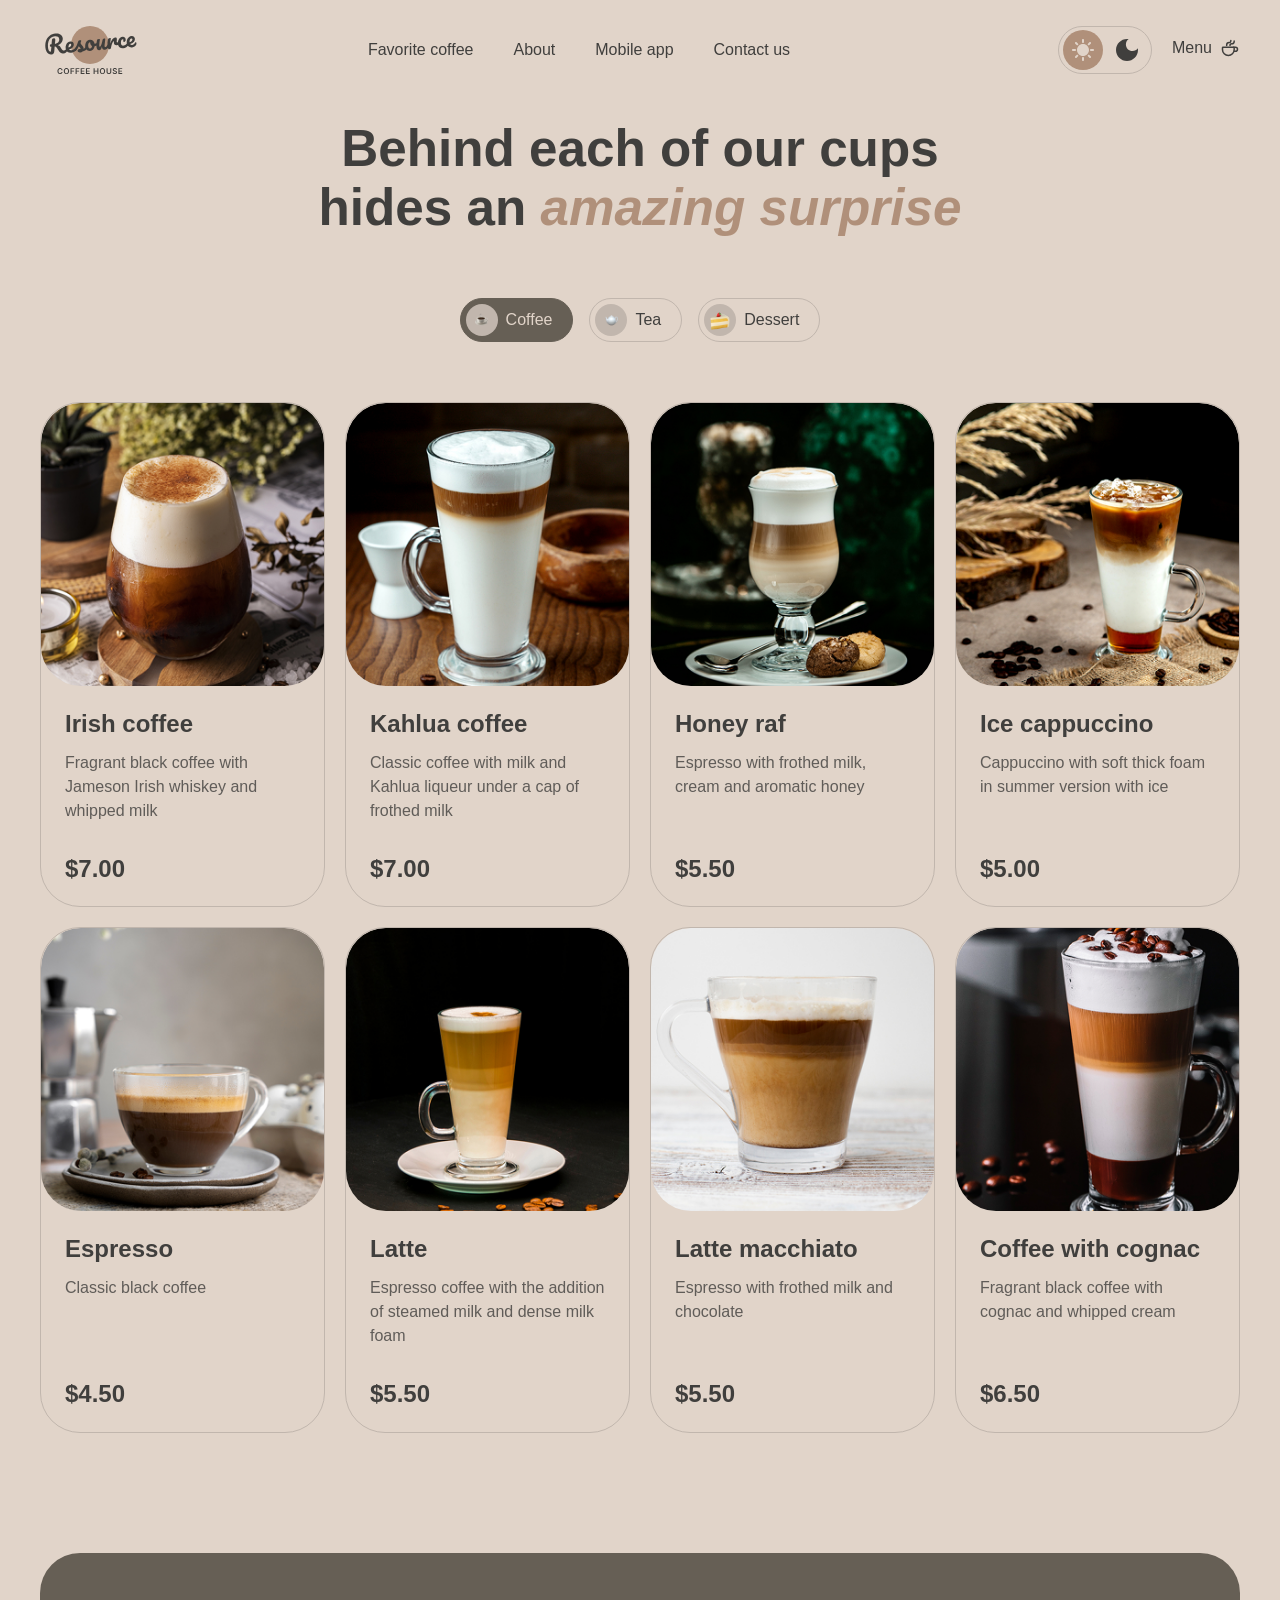
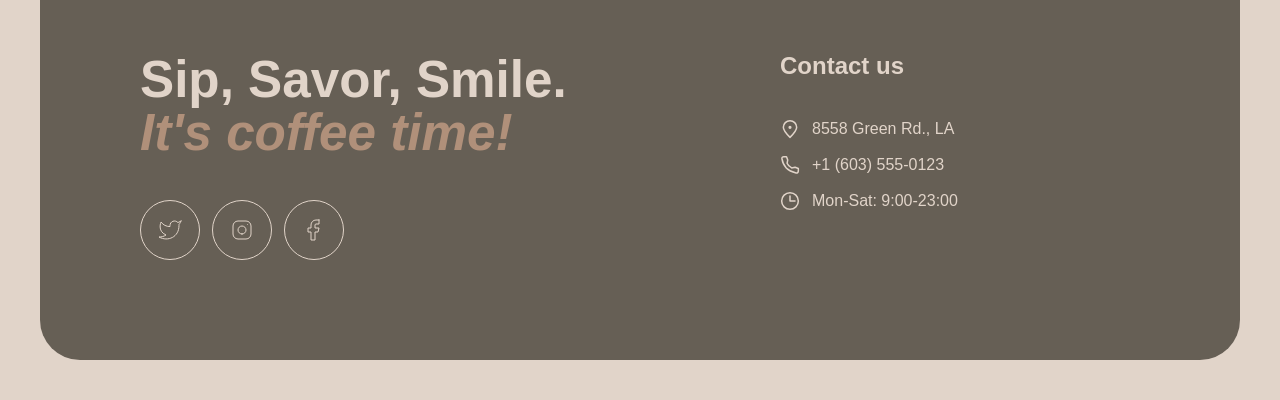
==== commit 25d16acc: "feat: added open/close menu" ====
--- a/menu.html
+++ b/menu.html
@@ -26,7 +26,7 @@
       <nav class="header__nav" aria-label="Основная навигация">
         <ul class="header__list">
           <li class="header__item">
-            <a href="./#slider" class="nav__link nav__link--active">Favorite coffee</a>
+            <a href="./#slider" class="header__link">Favorite coffee</a>
           </li>
           <li class="header__item">
             <a href="./#about" class="header__link">About</a>
@@ -36,6 +36,11 @@
           </li>
           <li class="header__item">
             <a href="./#contacts" class="header__link">Contact us</a>
+          </li>
+          <li class="header__item">
+            <a href="#" class="header__link header__item--mobile">
+            Menu<span class="header__nav-icon" aria-hidden="true"></span>
+            </a>
           </li>
         </ul>
       </nav>
@@ -50,9 +55,9 @@
   </button>
 
   <!-- 2. Кнопка Menu с чашкой (видна только на десктопе > 768px) -->
-  <a href="./" class="menu-link">
+  <a href="#" class="menu-link">
     <span class="menu-link__text">Menu</span>
-    <img class="menu-link__icon" src="./img/icons/coffee-cup.svg" alt="" width="20" height="20">
+    <span class="menu-link__icon" aria-hidden="true"></span>
   </a>
 
   <!-- 3. Круглая кнопка-бургер (видна только ≤ 768px) -->
--- a/css/style.css
+++ b/css/style.css
@@ -221,6 +221,11 @@
   background: var(--bg-page);
   color: var(--text-primary);
   transition: background 0.3s ease, color 0.3s ease;
+}
+
+body.no-scroll {
+  overflow: hidden;
+  touch-action: none;
 }
 
 main {
@@ -320,6 +325,9 @@
 }
 
 .header {
+  position: sticky;
+  top: 0;
+  z-index: 100;
   padding-block: 20px;
   background: var(--bg-page);
   transition: background 0.3s ease;
@@ -348,6 +356,9 @@
   display: flex;
   align-items: center;
   gap: 40px;
+}
+.header__item--mobile {
+  display: none;
 }
 .header__link {
   position: relative;
@@ -600,11 +611,49 @@
   .header__container {
     gap: 20px;
   }
-  .header__nav {
-    display: none;
-  }
   .header__actions {
     gap: 16px;
+  }
+  .header__nav-icon {
+    display: inline-block;
+    vertical-align: middle;
+    margin-left: 8px;
+    width: 20px;
+    height: 20px;
+    background-color: currentColor;
+    -webkit-mask: url("../img/icons/coffee-cup.svg") center/contain no-repeat;
+    mask: url("../img/icons/coffee-cup.svg") center/contain no-repeat;
+  }
+  .header__nav {
+    position: fixed;
+    inset: 0;
+    z-index: -1;
+    display: flex;
+    align-items: center;
+    justify-content: center;
+    padding: 100px 24px 40px;
+    background: var(--bg-page);
+    overflow-y: auto;
+    transform: translateX(100%);
+    transition: transform 0.3s ease;
+  }
+  .header__nav.is-open {
+    transform: translateX(0);
+  }
+  .header__list {
+    flex-direction: column;
+    gap: 24px;
+    text-align: center;
+  }
+  .header__item--mobile {
+    display: block;
+  }
+  .header__link {
+    font-size: 24px;
+    font-weight: 500;
+  }
+  .header__link::after {
+    display: none;
   }
   .burger {
     display: inline-flex;
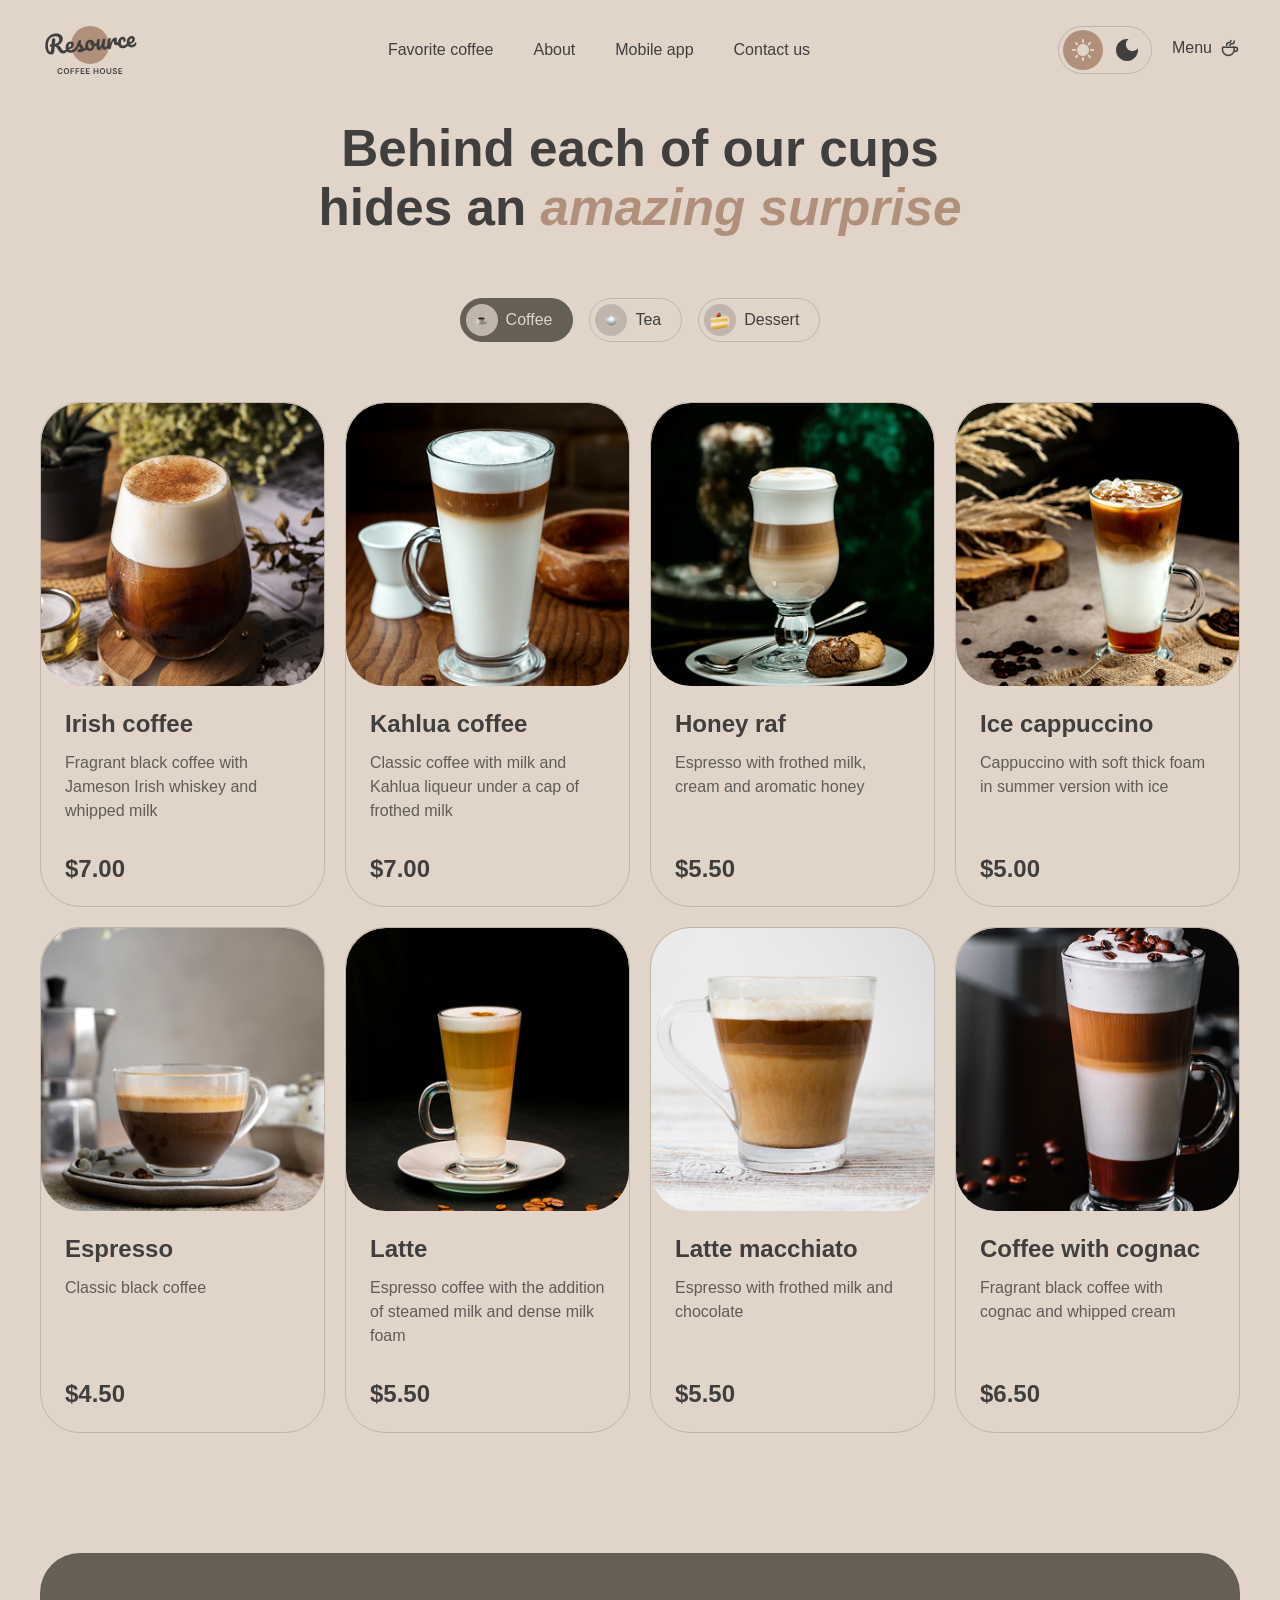
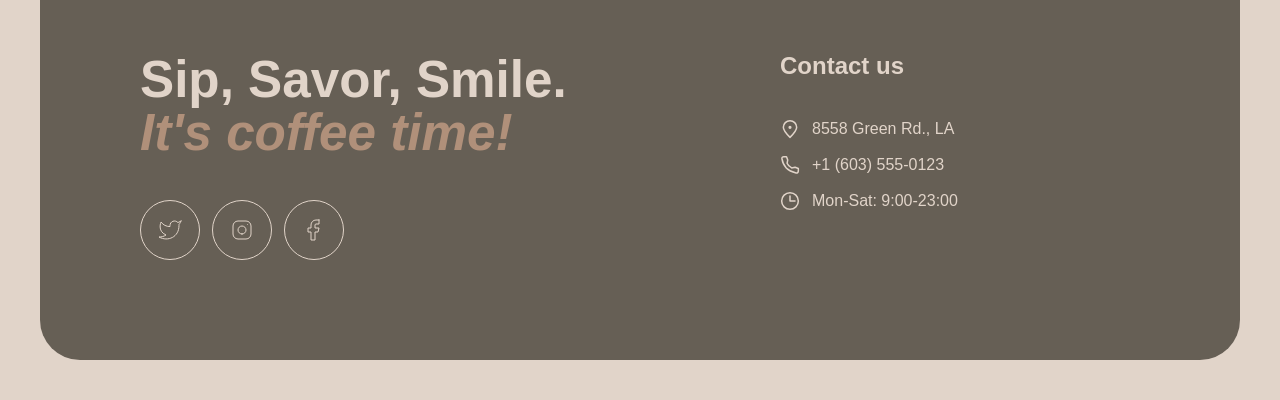
==== commit eb064021: "fix: fix nav" ====
--- a/menu.html
+++ b/menu.html
@@ -37,8 +37,8 @@
           <li class="header__item">
             <a href="./#contacts" class="header__link">Contact us</a>
           </li>
-          <li class="header__item">
-            <a href="#" class="header__link header__item--mobile">
+          <li class="header__item header__item--mobile">
+            <a href="menu.html" class="header__link">
             Menu<span class="header__nav-icon" aria-hidden="true"></span>
             </a>
           </li>
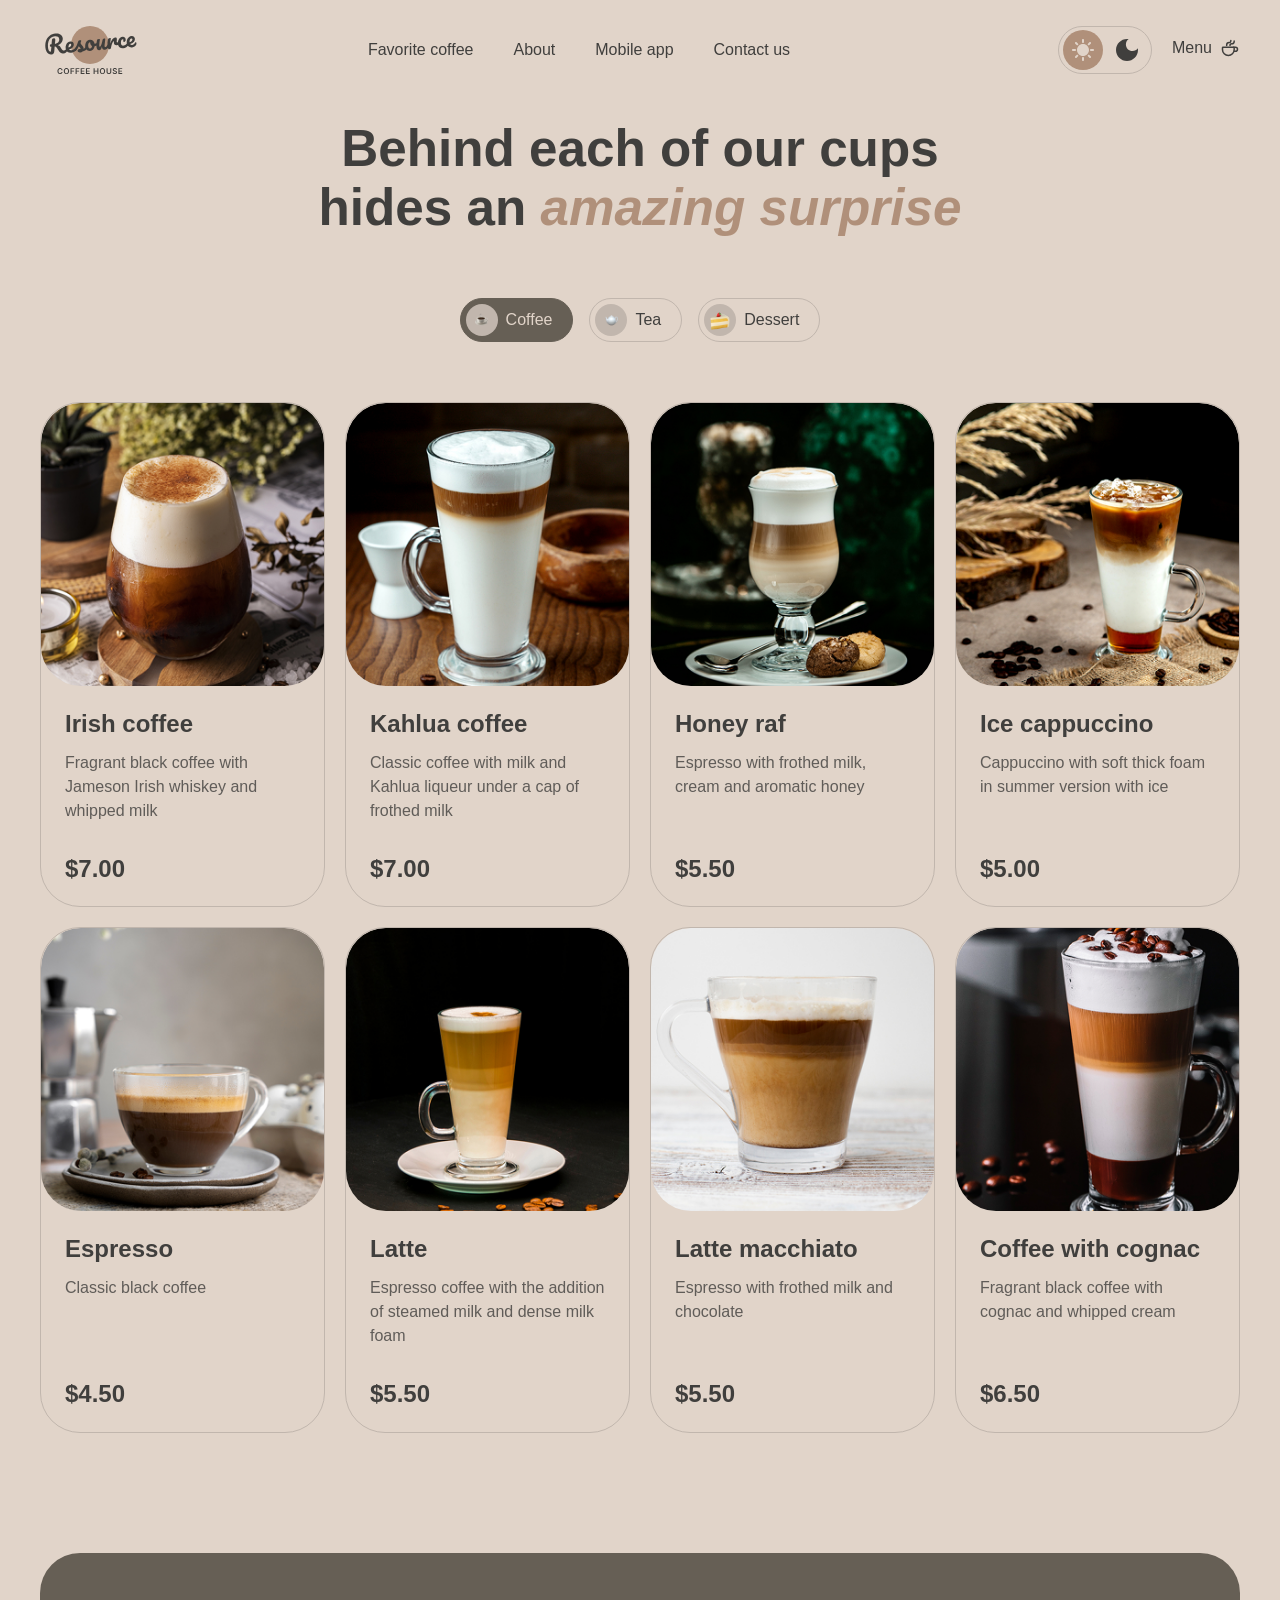
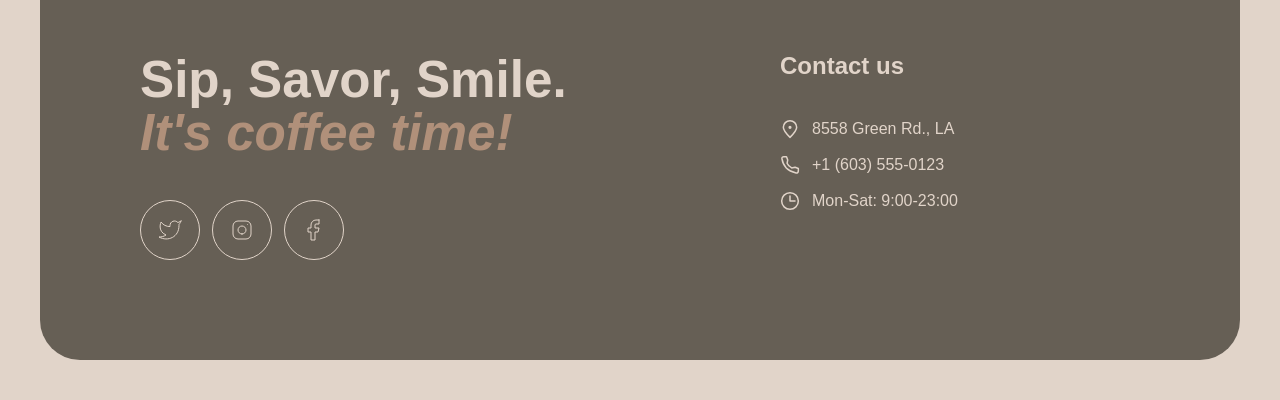
==== commit ce434e73: "Merge 25d16acc7dd98708714fb8532f7fd0e116ed54e6 into 83fa1f2b6078a94ec5928c116236c4558348d467" ====
--- a/menu.html
+++ b/menu.html
@@ -37,8 +37,8 @@
           <li class="header__item">
             <a href="./#contacts" class="header__link">Contact us</a>
           </li>
-          <li class="header__item header__item--mobile">
-            <a href="menu.html" class="header__link">
+          <li class="header__item">
+            <a href="#" class="header__link header__item--mobile">
             Menu<span class="header__nav-icon" aria-hidden="true"></span>
             </a>
           </li>
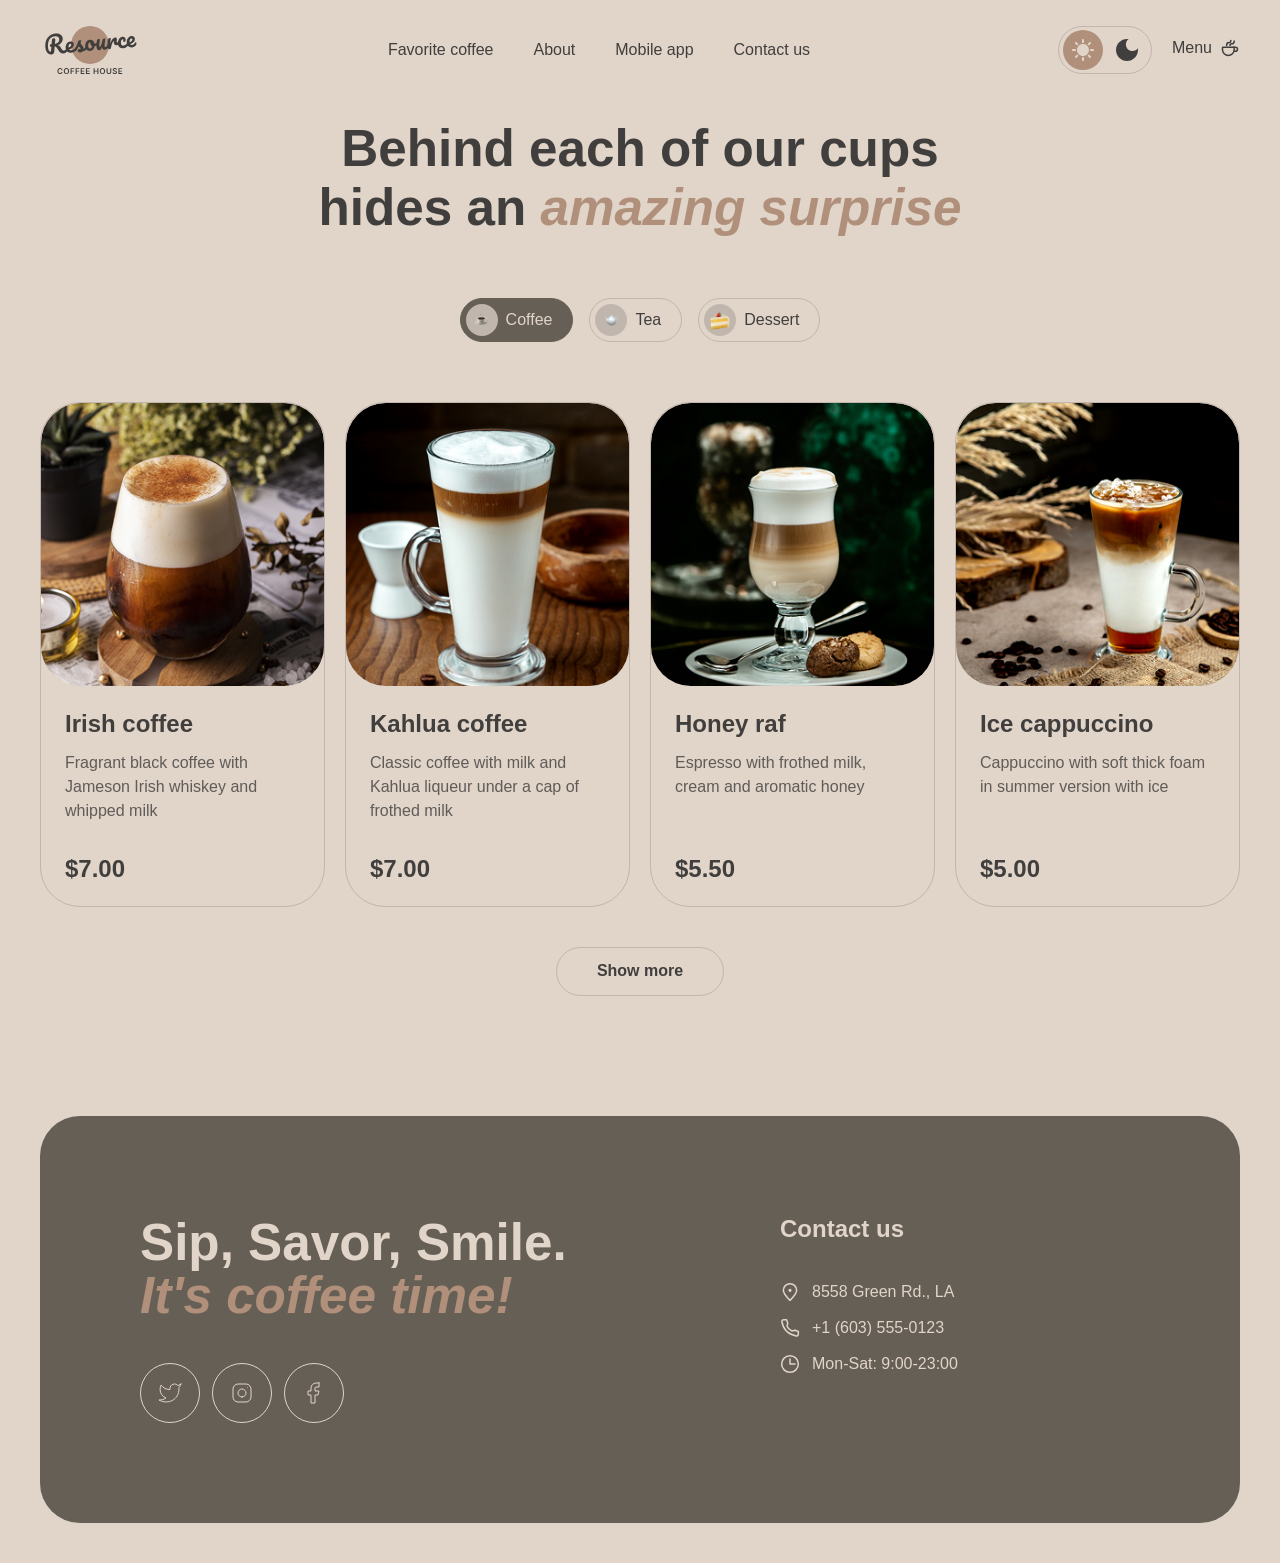
==== commit 2fa8686c: "feat: added btn more for menu" ====
--- a/menu.html
+++ b/menu.html
@@ -37,8 +37,8 @@
           <li class="header__item">
             <a href="./#contacts" class="header__link">Contact us</a>
           </li>
-          <li class="header__item">
-            <a href="#" class="header__link header__item--mobile">
+          <li class="header__item header__item--mobile">
+            <a href="menu.html" class="header__link">
             Menu<span class="header__nav-icon" aria-hidden="true"></span>
             </a>
           </li>
@@ -129,114 +129,38 @@
 
   </div>
 
-  <!-- ==================== Панель: Coffee ==================== -->
-  <div class="menu-panel" id="tab-coffee" role="tabpanel" aria-labelledby="tab-coffee-btn" data-panel="coffee">
-    <ul class="menu-grid">
-
-      <li class="menu-card">
-        <div class="menu-card__image-wrap">
-          <img class="menu-card__image" src="./img/menu/irish-coffee.png" alt="Irish coffee" width="310" height="310">
-        </div>
-        <div class="menu-card__body">
-          <h2 class="menu-card__name">Irish coffee</h2>
-          <p class="menu-card__desc">Fragrant black coffee with Jameson Irish whiskey and whipped milk</p>
-          <span class="menu-card__price">$7.00</span>
-        </div>
-      </li>
-
-      <li class="menu-card">
-        <div class="menu-card__image-wrap">
-          <img class="menu-card__image" src="./img/menu/kahlua-coffee.png" alt="Kahlua coffee" width="310" height="310">
-        </div>
-        <div class="menu-card__body">
-          <h2 class="menu-card__name">Kahlua coffee</h2>
-          <p class="menu-card__desc">Classic coffee with milk and Kahlua liqueur under a cap of frothed milk</p>
-          <span class="menu-card__price">$7.00</span>
-        </div>
-      </li>
-
-      <li class="menu-card">
-        <div class="menu-card__image-wrap">
-          <img class="menu-card__image" src="./img/menu/honey-raf.png" alt="Honey raf" width="310" height="310">
-        </div>
-        <div class="menu-card__body">
-          <h2 class="menu-card__name">Honey raf</h2>
-          <p class="menu-card__desc">Espresso with frothed milk, cream and aromatic honey</p>
-          <span class="menu-card__price">$5.50</span>
-        </div>
-      </li>
-
-      <li class="menu-card">
-        <div class="menu-card__image-wrap">
-          <img class="menu-card__image" src="./img/menu/ice-cappuccino.png" alt="Ice cappuccino" width="310" height="310">
-        </div>
-        <div class="menu-card__body">
-          <h2 class="menu-card__name">Ice cappuccino</h2>
-          <p class="menu-card__desc">Cappuccino with soft thick foam in summer version with ice</p>
-          <span class="menu-card__price">$5.00</span>
-        </div>
-      </li>
-
-      <li class="menu-card">
-        <div class="menu-card__image-wrap">
-          <img class="menu-card__image" src="./img/menu/espresso.png" alt="Espresso" width="310" height="310">
-        </div>
-        <div class="menu-card__body">
-          <h2 class="menu-card__name">Espresso</h2>
-          <p class="menu-card__desc">Classic black coffee</p>
-          <span class="menu-card__price">$4.50</span>
-        </div>
-      </li>
-
-      <li class="menu-card">
-        <div class="menu-card__image-wrap">
-          <img class="menu-card__image" src="./img/menu/latte.png" alt="Latte" width="310" height="310">
-        </div>
-        <div class="menu-card__body">
-          <h2 class="menu-card__name">Latte</h2>
-          <p class="menu-card__desc">Espresso coffee with the addition of steamed milk and dense milk foam</p>
-          <span class="menu-card__price">$5.50</span>
-        </div>
-      </li>
-
-      <li class="menu-card">
-        <div class="menu-card__image-wrap">
-          <img class="menu-card__image" src="./img/menu/latte-macchiato.png" alt="Latte macchiato" width="310" height="310">
-        </div>
-        <div class="menu-card__body">
-          <h2 class="menu-card__name">Latte macchiato</h2>
-          <p class="menu-card__desc">Espresso with frothed milk and chocolate</p>
-          <span class="menu-card__price">$5.50</span>
-        </div>
-      </li>
-
-      <li class="menu-card">
-        <div class="menu-card__image-wrap">
-          <img class="menu-card__image" src="./img/menu/coffee-cognac.png" alt="Coffee with cognac" width="310" height="310">
-        </div>
-        <div class="menu-card__body">
-          <h2 class="menu-card__name">Coffee with cognac</h2>
-          <p class="menu-card__desc">Fragrant black coffee with cognac and whipped cream</p>
-          <span class="menu-card__price">$6.50</span>
-        </div>
-      </li>
-
-    </ul>
-  </div>
-
-  <!-- ==================== Панель: Tea (скрыта) ==================== -->
-  <div class="menu-panel" id="tab-tea" role="tabpanel" aria-labelledby="tab-tea-btn" data-panel="tea" hidden>
-    <ul class="menu-grid">
-      <!-- карточки чая -->
-    </ul>
-  </div>
-
-  <!-- ==================== Панель: Dessert (скрыта) ==================== -->
-  <div class="menu-panel" id="tab-dessert" role="tabpanel" aria-labelledby="tab-dessert-btn" data-panel="dessert" hidden>
-    <ul class="menu-grid">
-      <!-- карточки десертов -->
-    </ul>
-  </div>
+<!-- Панель Coffee -->
+<div class="menu-panel" id="tab-coffee" role="tabpanel"
+     aria-labelledby="tab-coffee-btn" data-panel="coffee">
+  <ul class="menu-grid" data-grid="coffee"></ul>
+  <div class="menu-more">
+    <button class="menu-more__btn" type="button" data-more="coffee" hidden>
+      Show more
+    </button>
+  </div>
+</div>
+
+<!-- Панель Tea -->
+<div class="menu-panel" id="tab-tea" role="tabpanel"
+     aria-labelledby="tab-tea-btn" data-panel="tea" hidden>
+  <ul class="menu-grid" data-grid="tea"></ul>
+  <div class="menu-more">
+    <button class="menu-more__btn" type="button" data-more="tea" hidden>
+      Show more
+    </button>
+  </div>
+</div>
+
+<!-- Панель Dessert -->
+<div class="menu-panel" id="tab-dessert" role="tabpanel"
+     aria-labelledby="tab-dessert-btn" data-panel="dessert" hidden>
+  <ul class="menu-grid" data-grid="dessert"></ul>
+  <div class="menu-more">
+    <button class="menu-more__btn" type="button" data-more="dessert" hidden>
+      Show more
+    </button>
+  </div>
+</div>
 
 </section>
   </main>
--- a/css/style.css
+++ b/css/style.css
@@ -1299,6 +1299,35 @@
   margin-top: 20px;
 }
 
+.menu-more {
+  display: flex;
+  justify-content: center;
+  margin-top: 40px;
+}
+.menu-more__btn {
+  display: inline-flex;
+  align-items: center;
+  justify-content: center;
+  gap: 8px;
+  padding: 14px 40px;
+  font-size: 16px;
+  font-weight: 600;
+  color: var(--text-primary);
+  background: transparent;
+  border: 1px solid var(--border-primary);
+  border-radius: 100px;
+  cursor: pointer;
+  transition: background 0.3s ease, color 0.3s ease, border-color 0.3s ease;
+}
+.menu-more__btn:hover, .menu-more__btn:focus-visible {
+  background: var(--text-primary);
+  color: var(--bg-page);
+  border-color: var(--text-primary);
+}
+.menu-more__btn:active {
+  transform: scale(0.98);
+}
+
 @media (max-width: 1100px) {
   .menu-grid {
     grid-template-columns: repeat(3, 1fr);
@@ -1352,6 +1381,13 @@
   .menu-card__price {
     font-size: 20px;
     margin-top: 16px;
+  }
+  .menu-more {
+    margin-top: 32px;
+  }
+  .menu-more__btn {
+    padding: 12px 32px;
+    font-size: 15px;
   }
 }
 @media (max-width: 380px) {
@@ -1387,6 +1423,12 @@
     width: 100%;
   }
 }
+.menu-card[hidden],
+.menu-more__btn[hidden],
+.menu-panel[hidden] {
+  display: none;
+}
+
 .footer {
   margin-top: 100px;
   padding-bottom: 40px;
